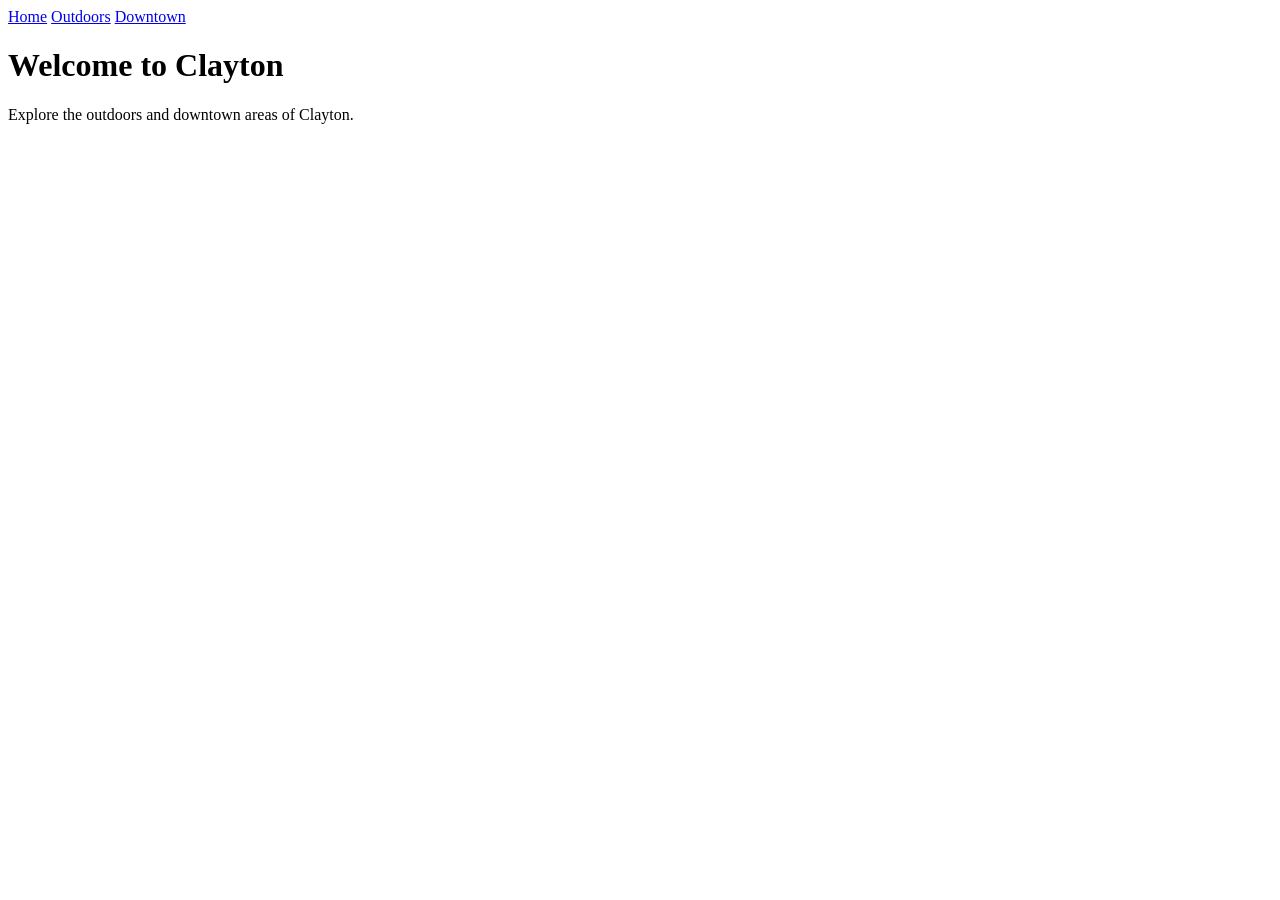
==== Index.html @ ef3aed40 "Add files via upload" ====
<!DOCTYPE html>
<html lang="en">
<head>
    <meta charset="UTF-8">
    <meta name="viewport" content="width=device-width, initial-scale=1.0">
    <title>Home Page</title>
</head>
<body>
    <nav aria-label="Main navigation">
        <a href="index.html">Home</a>
        <a href="outdoors.html">Outdoors</a>
        <a href="downtown.html">Downtown</a>
</nav>
    <main>
        <h1>Welcome to Clayton</h1>
        <p>Explore the outdoors and downtown areas of Clayton.</p>
    </main>
</body>
</html>
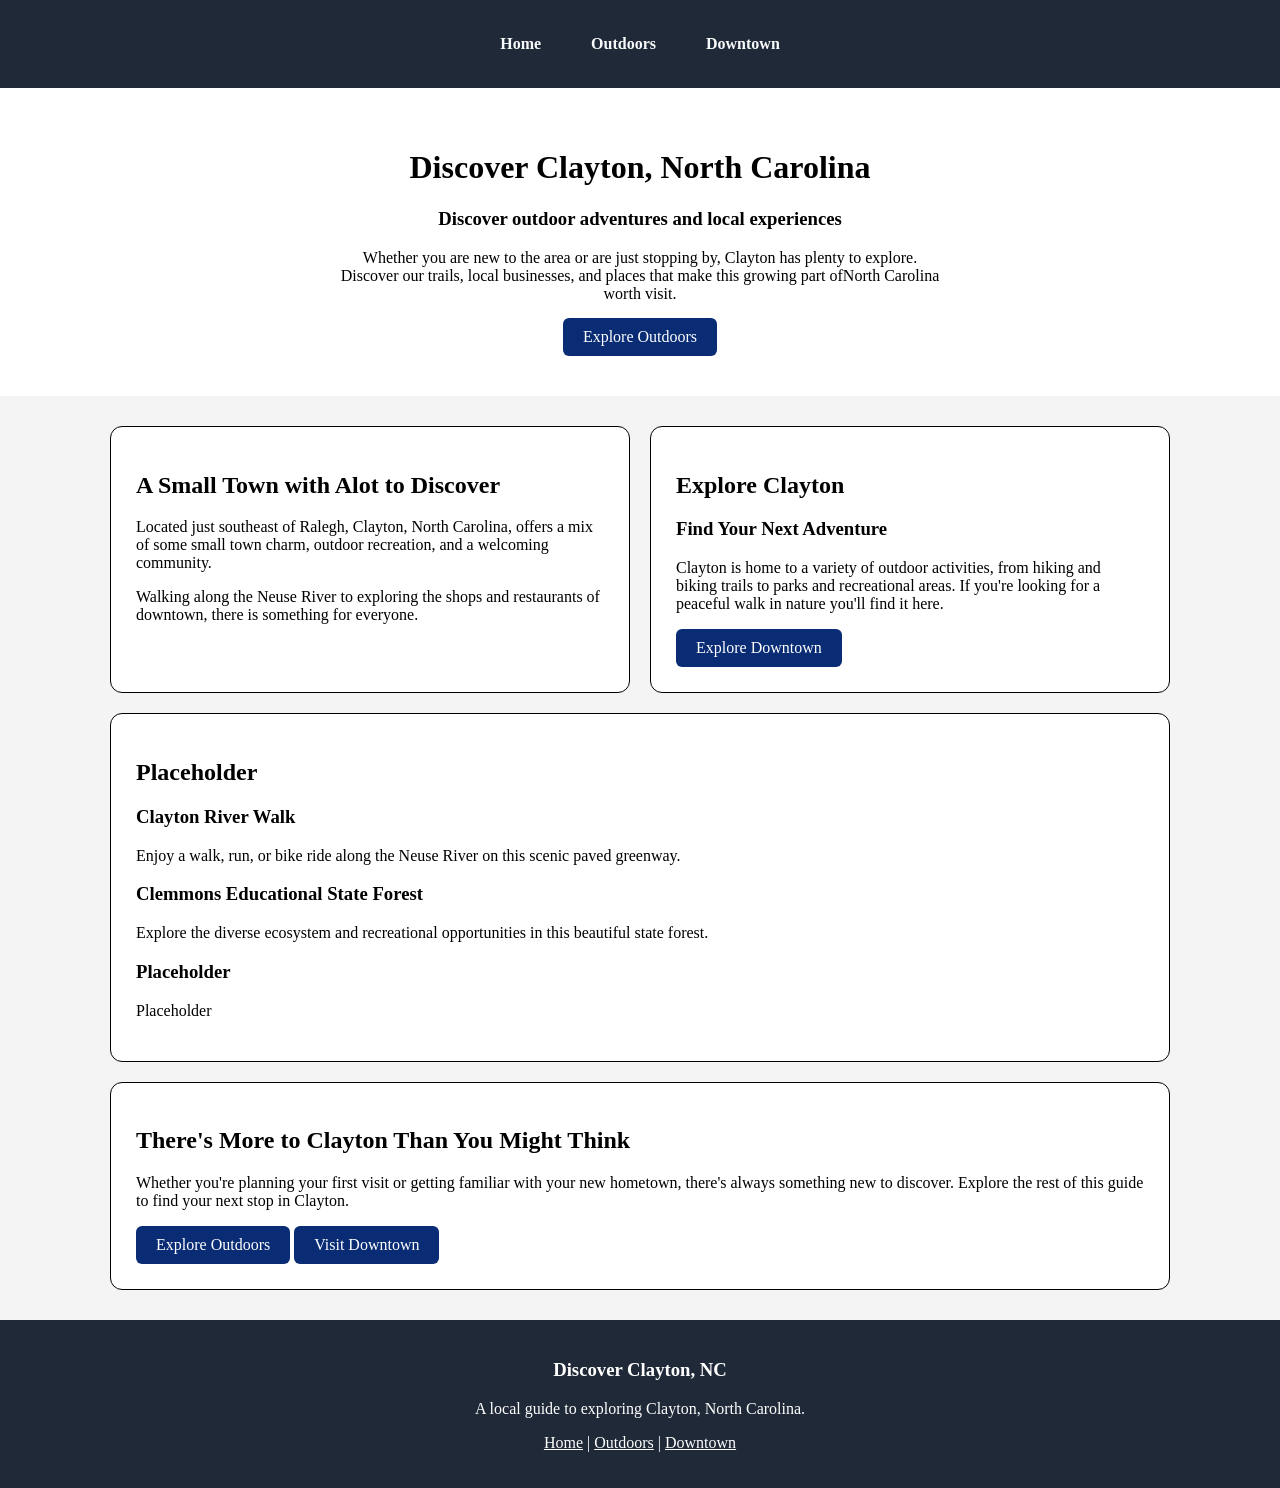
==== commit e98d389b: "Revamp Index.html with new layout and content Updated the HTML structure and content for the home pa" ====
--- a/Index.html
+++ b/Index.html
@@ -3,17 +3,60 @@
 <head>
     <meta charset="UTF-8">
     <meta name="viewport" content="width=device-width, initial-scale=1.0">
-    <title>Home Page</title>
+    <link rel="stylesheet" href="CSS/styles.css">
+    <title>Discover Clayton, NC</title>
 </head>
 <body>
-    <nav aria-label="Main navigation">
+    <nav class="mainnav">
         <a href="index.html">Home</a>
         <a href="outdoors.html">Outdoors</a>
         <a href="downtown.html">Downtown</a>
-</nav>
-    <main>
-        <h1>Welcome to Clayton</h1>
-        <p>Explore the outdoors and downtown areas of Clayton.</p>
+    </nav>
+
+    <main class="hero">
+        <h1>Discover Clayton, North Carolina</h1>
+        <h3>Discover outdoor adventures and local experiences</h3>
+        <p>Whether you are new to the area or are just stopping by, Clayton has plenty to explore. Discover our trails, local businesses, and places that make this growing part ofNorth Carolina worth visit.</p>
+        <a class="btn" href="outdoors.html">Explore Outdoors</a>
     </main>
+
+    <div class="cardcontainer">
+        <div class="card welcome-card">
+            <h2>A Small Town with Alot to Discover</h2>
+            <p>Located just southeast of Ralegh, Clayton, North Carolina, offers a mix of some small town charm, outdoor recreation, and a welcoming community.</p>
+            <p>Walking along the Neuse River to exploring the shops and restaurants of downtown, there is something for everyone.</p>
+        </div>
+
+        <div class="card explorecard">
+            <h2>Explore Clayton</h2>
+            <h3>Find Your Next Adventure</h3>
+            <p>Clayton is home to a variety of outdoor activities, from hiking and biking trails to parks and recreational areas. If you're looking for a peaceful walk in nature you'll find it here.</p>
+            <a class="btn" href="downtown.html">Explore Downtown</a>
+        </div>
+
+        <div class="card localcard thisisfullwidth">
+            <h2>Placeholder</h2>
+            <h3>Clayton River Walk</h3>
+            <p>Enjoy a walk, run, or bike ride along the Neuse River on this scenic paved greenway.</p>
+            <h3>Clemmons Educational State Forest</h3>
+            <p>Explore the diverse ecosystem and recreational opportunities in this beautiful state forest.</p>
+            <!-- Ill probably remove this but idk -->
+            <h3>Placeholder</h3>
+            <p>Placeholder</p>
+        </div>
+
+        <div class="card startexplore thisisfullwidth">
+            <h2>There's More to Clayton Than You Might Think</h2>
+            <p>Whether you're planning your first visit or getting familiar with your new hometown, there's always something new to discover. Explore the rest of this guide to find your next stop in Clayton.</p>
+            <a class="btn" href="outdoors.html">Explore Outdoors</a>
+            <a class="btn" href="downtown.html">Visit Downtown</a>
+        </div>
+    </div>
+
+    <footer>
+        <h3>Discover Clayton, NC</h3>
+        <p>A local guide to exploring Clayton, North Carolina.</p>
+        <p><a href="index.html">Home</a> | <a href="outdoors.html">Outdoors</a> | <a href="downtown.html">Downtown</a></p>
+    </footer>
 </body>
-</html>+</html>
--- a/CSS/styles.css
+++ b/CSS/styles.css
@@ -0,0 +1,113 @@
+body {
+    margin: 0;
+    background-color: #f4f4f4;
+}
+
+
+/* Nav crap */
+
+.mainnav {
+    display: flex;
+    flex-wrap: wrap;
+    justify-content: center;
+    gap: 10px;
+    padding: 20px;
+    background-color: #1f2937;
+}
+
+.mainnav a {
+    color: #f9fafb;
+    text-decoration: none;
+    font-weight: 600;
+    padding: 15px 20px;
+    border-radius: 6px;
+}
+
+
+/* Hero */
+
+.hero {
+    text-align: center;
+    padding: 40px 20px;
+    background-color: white;
+}
+
+.hero p {
+    max-width: 600px;
+    margin: 15px auto;
+}
+
+
+/* Buttons */
+
+.btn {
+    display: inline-block;
+    padding: 10px 20px;
+    background-color: #092c74;
+    color: white;
+    text-decoration: none;
+    border-radius: 6px;
+}
+
+
+/* cards */
+
+.cardcontainer {
+    display: flex;
+    gap: 20px;
+    flex-wrap: wrap;
+    max-width: 1100px;
+    margin: 30px auto;
+    padding: 0 20px;
+    box-sizing: border-box;
+    background-color: carolina blue;
+}
+
+.card {
+    flex: 1 1 400px;
+    padding: 25px;
+    border: 1px solid;
+    border-radius: 12px;
+    box-sizing: border-box;
+    background-color: white;
+}
+
+
+.thisisfullwidth {
+    flex-basis: 100%;
+}
+
+.threethingsacross .card {
+    flex-basis: 280px;
+}
+
+
+.textsection {
+    max-width: 800px;
+    margin: 30px auto;
+    padding: 0 20px;
+    text-align: center;
+}
+
+
+/* Foots */
+
+footer {
+    text-align: center;
+    padding: 20px;
+    margin-top: 20px;
+    background-color: #1f2937;
+    color: white;
+}
+
+footer a {
+    color: white;
+}
+
+
+.center {
+    text-align: center;
+    padding: 20px;
+    margin-top: 20px;
+    background-color: #f4f4f4;
+}
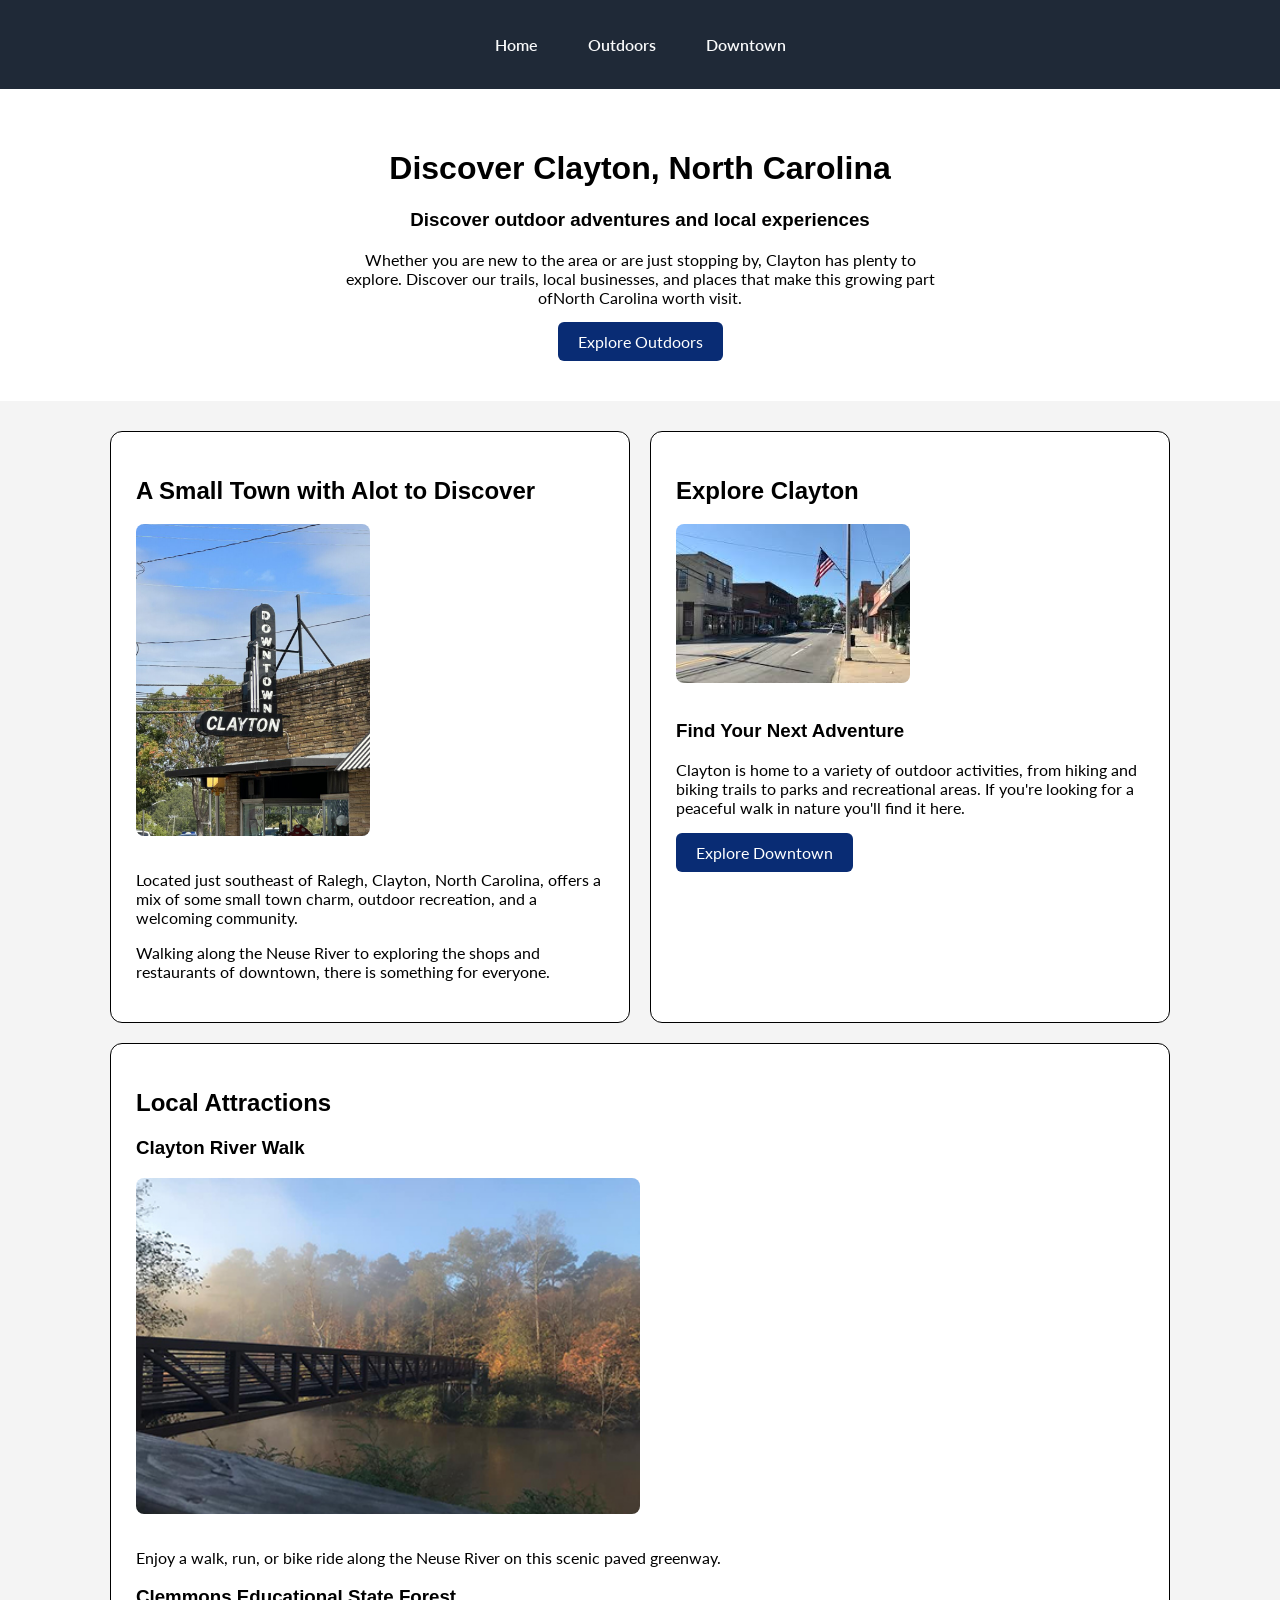
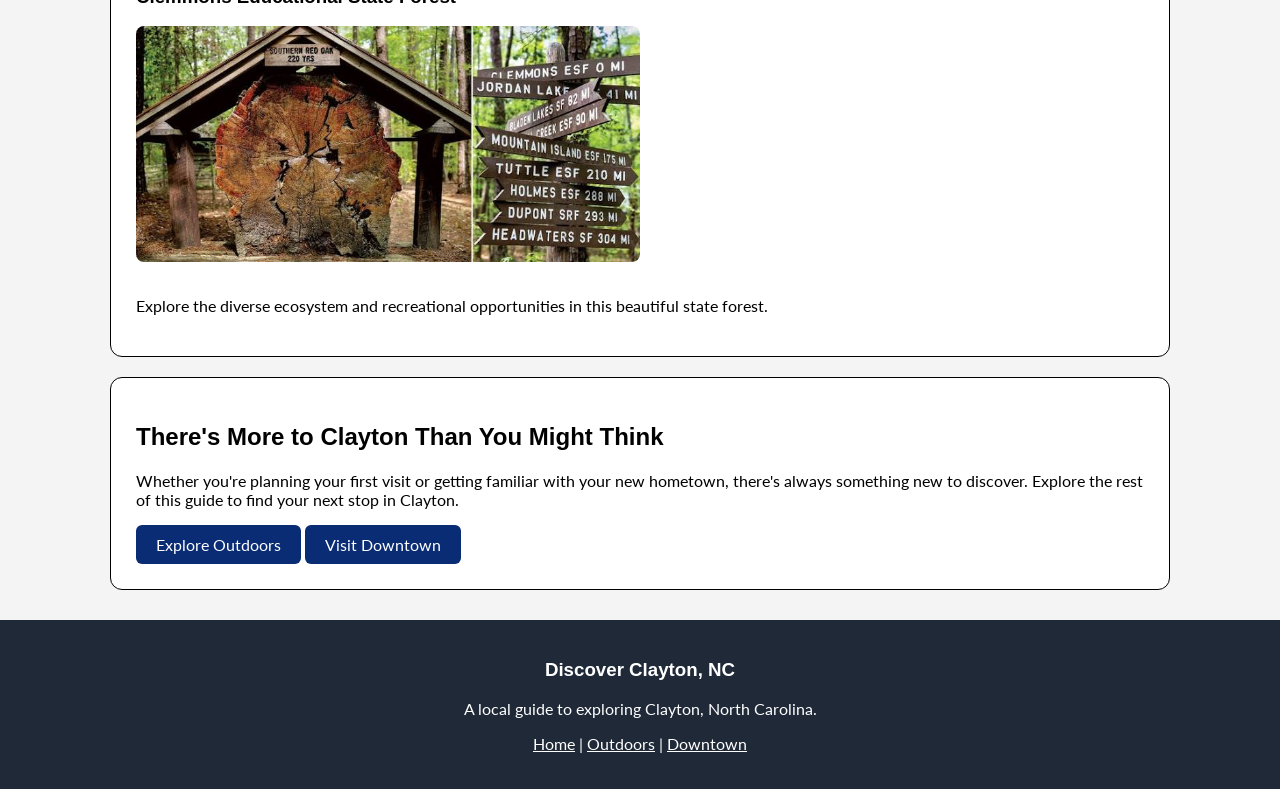
==== commit d64d9314: "Updated Code Finished the small amount of content i didnt get to last week, then added pictures, a s" ====
--- a/Index.html
+++ b/Index.html
@@ -5,6 +5,10 @@
     <meta name="viewport" content="width=device-width, initial-scale=1.0">
     <link rel="stylesheet" href="CSS/styles.css">
     <title>Discover Clayton, NC</title>
+    <link rel="icon" href="Images/Clayton.png" type="image/png">
+    <link rel="preconnect" href="https://fonts.googleapis.com">
+<link rel="preconnect" href="https://fonts.gstatic.com" crossorigin>
+<link href="https://fonts.googleapis.com/css2?family=Lato:wght@300;400;700&family=Open+Sans:ital,wght@0,300..800;1,300..800&display=swap" rel="stylesheet">
 </head>
 <body>
     <nav class="mainnav">
@@ -23,26 +27,30 @@
     <div class="cardcontainer">
         <div class="card welcome-card">
             <h2>A Small Town with Alot to Discover</h2>
+            <img src="Images/downtown.jpg" alt="Clayton, NC" class="card-image" style="width: 50%; height: auto;">
             <p>Located just southeast of Ralegh, Clayton, North Carolina, offers a mix of some small town charm, outdoor recreation, and a welcoming community.</p>
             <p>Walking along the Neuse River to exploring the shops and restaurants of downtown, there is something for everyone.</p>
         </div>
 
         <div class="card explorecard">
             <h2>Explore Clayton</h2>
+            <img src="Images/images.jpeg" alt="Downtown Clayton" class="card-image">
             <h3>Find Your Next Adventure</h3>
             <p>Clayton is home to a variety of outdoor activities, from hiking and biking trails to parks and recreational areas. If you're looking for a peaceful walk in nature you'll find it here.</p>
             <a class="btn" href="downtown.html">Explore Downtown</a>
         </div>
 
         <div class="card localcard thisisfullwidth">
-            <h2>Placeholder</h2>
+            <h2>Local Attractions</h2>
             <h3>Clayton River Walk</h3>
+            <img src="Images/claytonriverwalk1.jpg" alt="Clayton River Walk" class="card-image">
             <p>Enjoy a walk, run, or bike ride along the Neuse River on this scenic paved greenway.</p>
             <h3>Clemmons Educational State Forest</h3>
+            <img src="Images/images.jpg" alt="Clemmons Educational State Forest" class="card-image">
             <p>Explore the diverse ecosystem and recreational opportunities in this beautiful state forest.</p>
             <!-- Ill probably remove this but idk -->
-            <h3>Placeholder</h3>
-            <p>Placeholder</p>
+            <!--<h3>Placeholder</h3>
+            <p>Placeholder</p>-->
         </div>
 
         <div class="card startexplore thisisfullwidth">
@@ -59,4 +67,4 @@
         <p><a href="index.html">Home</a> | <a href="outdoors.html">Outdoors</a> | <a href="downtown.html">Downtown</a></p>
     </footer>
 </body>
-</html>
+</html>
--- a/CSS/styles.css
+++ b/CSS/styles.css
@@ -1,6 +1,10 @@
 body {
     margin: 0;
     background-color: #f4f4f4;
+    font-family: "Lato", sans-serif;
+    h1, h2, h3, h4, h5, h6 {
+        font-family: "lato-bold", sans-serif;
+    }
 }
 
 
@@ -13,14 +17,15 @@
     gap: 10px;
     padding: 20px;
     background-color: #1f2937;
-}
-
-.mainnav a {
+    position: sticky;
+    top: 0;
+     a {
     color: #f9fafb;
     text-decoration: none;
     font-weight: 600;
     padding: 15px 20px;
     border-radius: 6px;
+     }
 }
 
 
@@ -30,11 +35,10 @@
     text-align: center;
     padding: 40px 20px;
     background-color: white;
-}
-
-.hero p {
+     p {
     max-width: 600px;
     margin: 15px auto;
+}
 }
 
 
@@ -111,3 +115,31 @@
     margin-top: 20px;
     background-color: #f4f4f4;
 }
+
+/* Fonts */
+.lato-light {
+  font-family: "Lato", sans-serif;
+  font-weight: 300;
+  font-style: normal;
+}
+
+.lato-regular {
+  font-family: "Lato", sans-serif;
+  font-weight: 400;
+  font-style: normal;
+}
+
+.lato-bold {
+  font-family: "Lato", sans-serif;
+  font-weight: 700;
+  font-style: normal;
+}
+
+
+/* Images */
+.card-image {
+    width: 50%;
+    height: auto;
+    border-radius: 8px;
+    margin-bottom: 15px;
+}
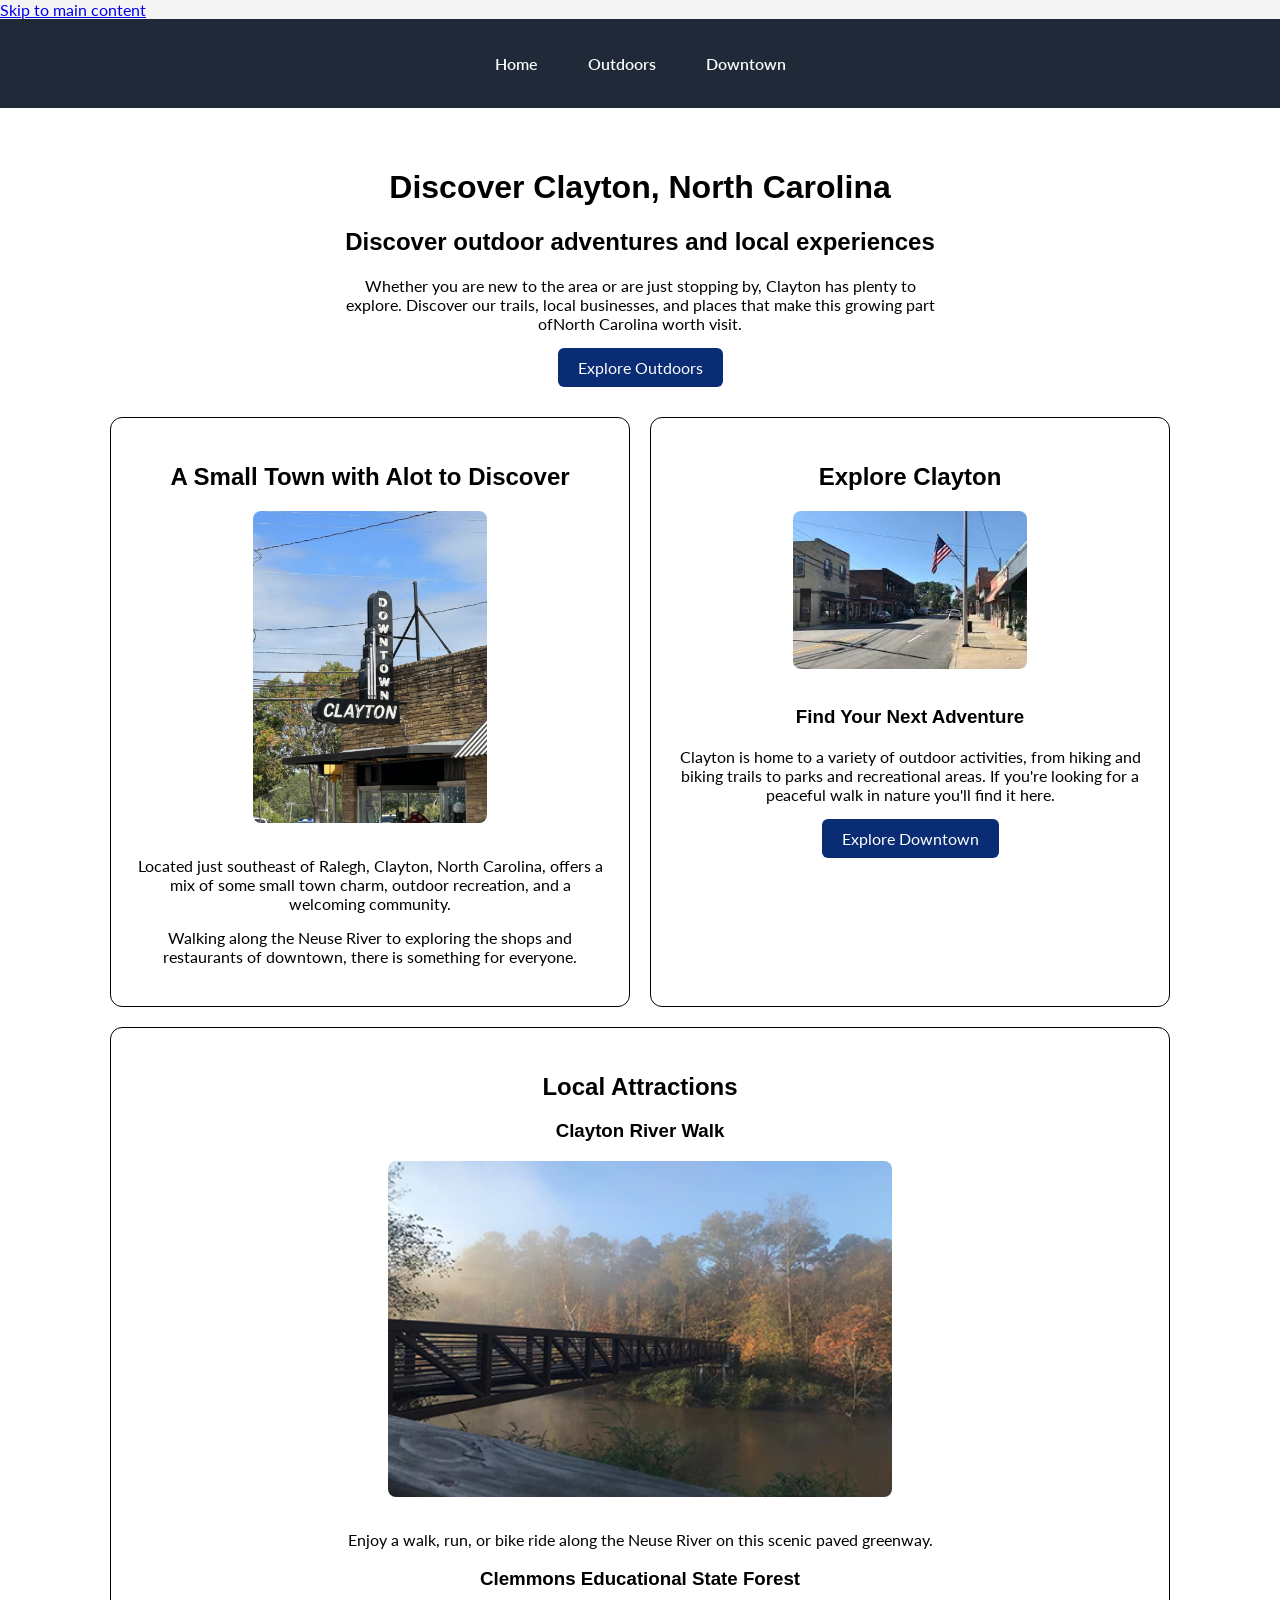
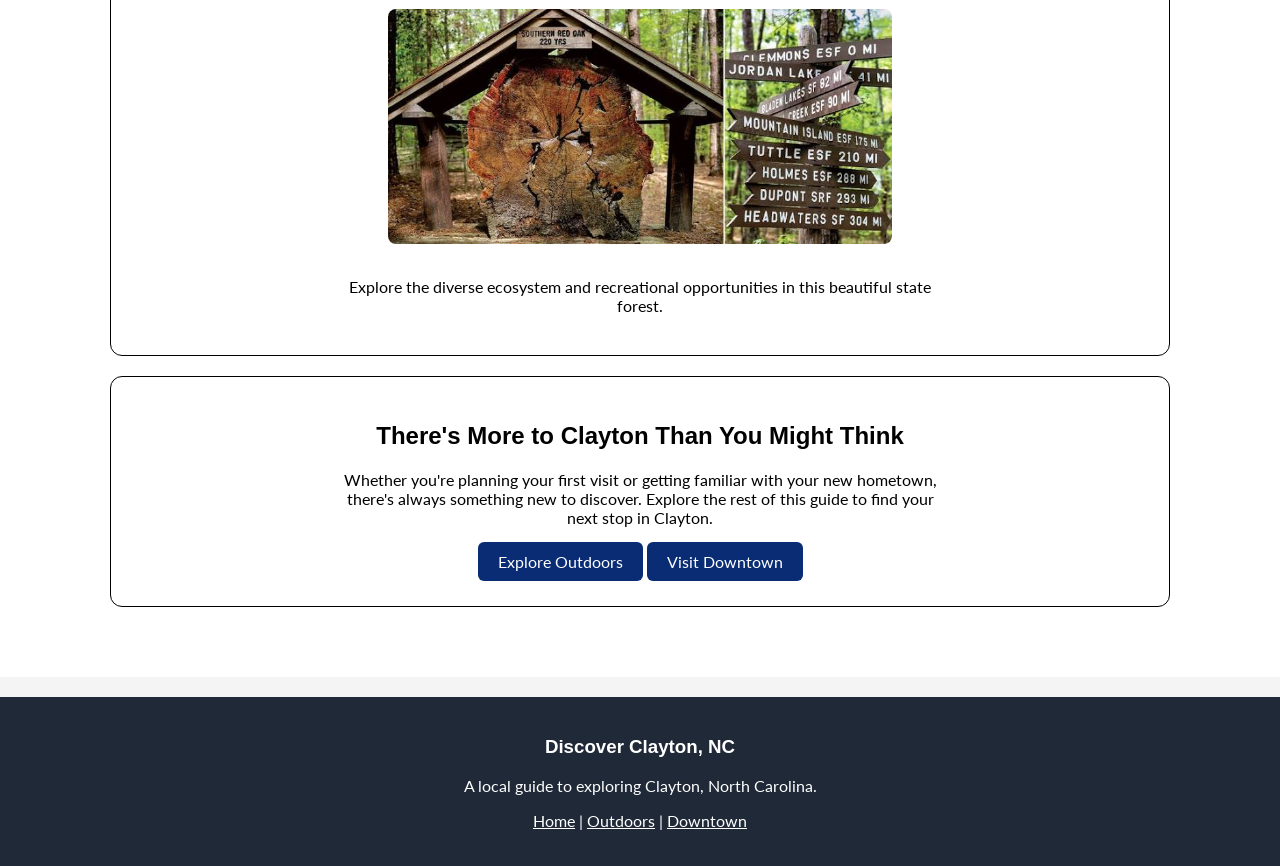
==== commit 7cc3e274: "Updated the Image alt text and CSS modifications" ====
--- a/Index.html
+++ b/Index.html
@@ -11,23 +11,23 @@
 <link href="https://fonts.googleapis.com/css2?family=Lato:wght@300;400;700&family=Open+Sans:ital,wght@0,300..800;1,300..800&display=swap" rel="stylesheet">
 </head>
 <body>
+    <a class="skip-link" href="#main-content">Skip to main content</a>
     <nav class="mainnav">
         <a href="index.html">Home</a>
         <a href="outdoors.html">Outdoors</a>
         <a href="downtown.html">Downtown</a>
     </nav>
 
-    <main class="hero">
+    <main class="hero" id="main-content">
         <h1>Discover Clayton, North Carolina</h1>
-        <h3>Discover outdoor adventures and local experiences</h3>
+        <h2>Discover outdoor adventures and local experiences</h2>
         <p>Whether you are new to the area or are just stopping by, Clayton has plenty to explore. Discover our trails, local businesses, and places that make this growing part ofNorth Carolina worth visit.</p>
         <a class="btn" href="outdoors.html">Explore Outdoors</a>
-    </main>
 
     <div class="cardcontainer">
         <div class="card welcome-card">
             <h2>A Small Town with Alot to Discover</h2>
-            <img src="Images/downtown.jpg" alt="Clayton, NC" class="card-image" style="width: 50%; height: auto;">
+            <img src="Images/downtown.jpg" alt="Picture of Clayton, NC sign" class="card-image" style="width: 50%; height: auto;">
             <p>Located just southeast of Ralegh, Clayton, North Carolina, offers a mix of some small town charm, outdoor recreation, and a welcoming community.</p>
             <p>Walking along the Neuse River to exploring the shops and restaurants of downtown, there is something for everyone.</p>
         </div>
@@ -61,6 +61,8 @@
         </div>
     </div>
 
+    </main>
+
     <footer>
         <h3>Discover Clayton, NC</h3>
         <p>A local guide to exploring Clayton, North Carolina.</p>
